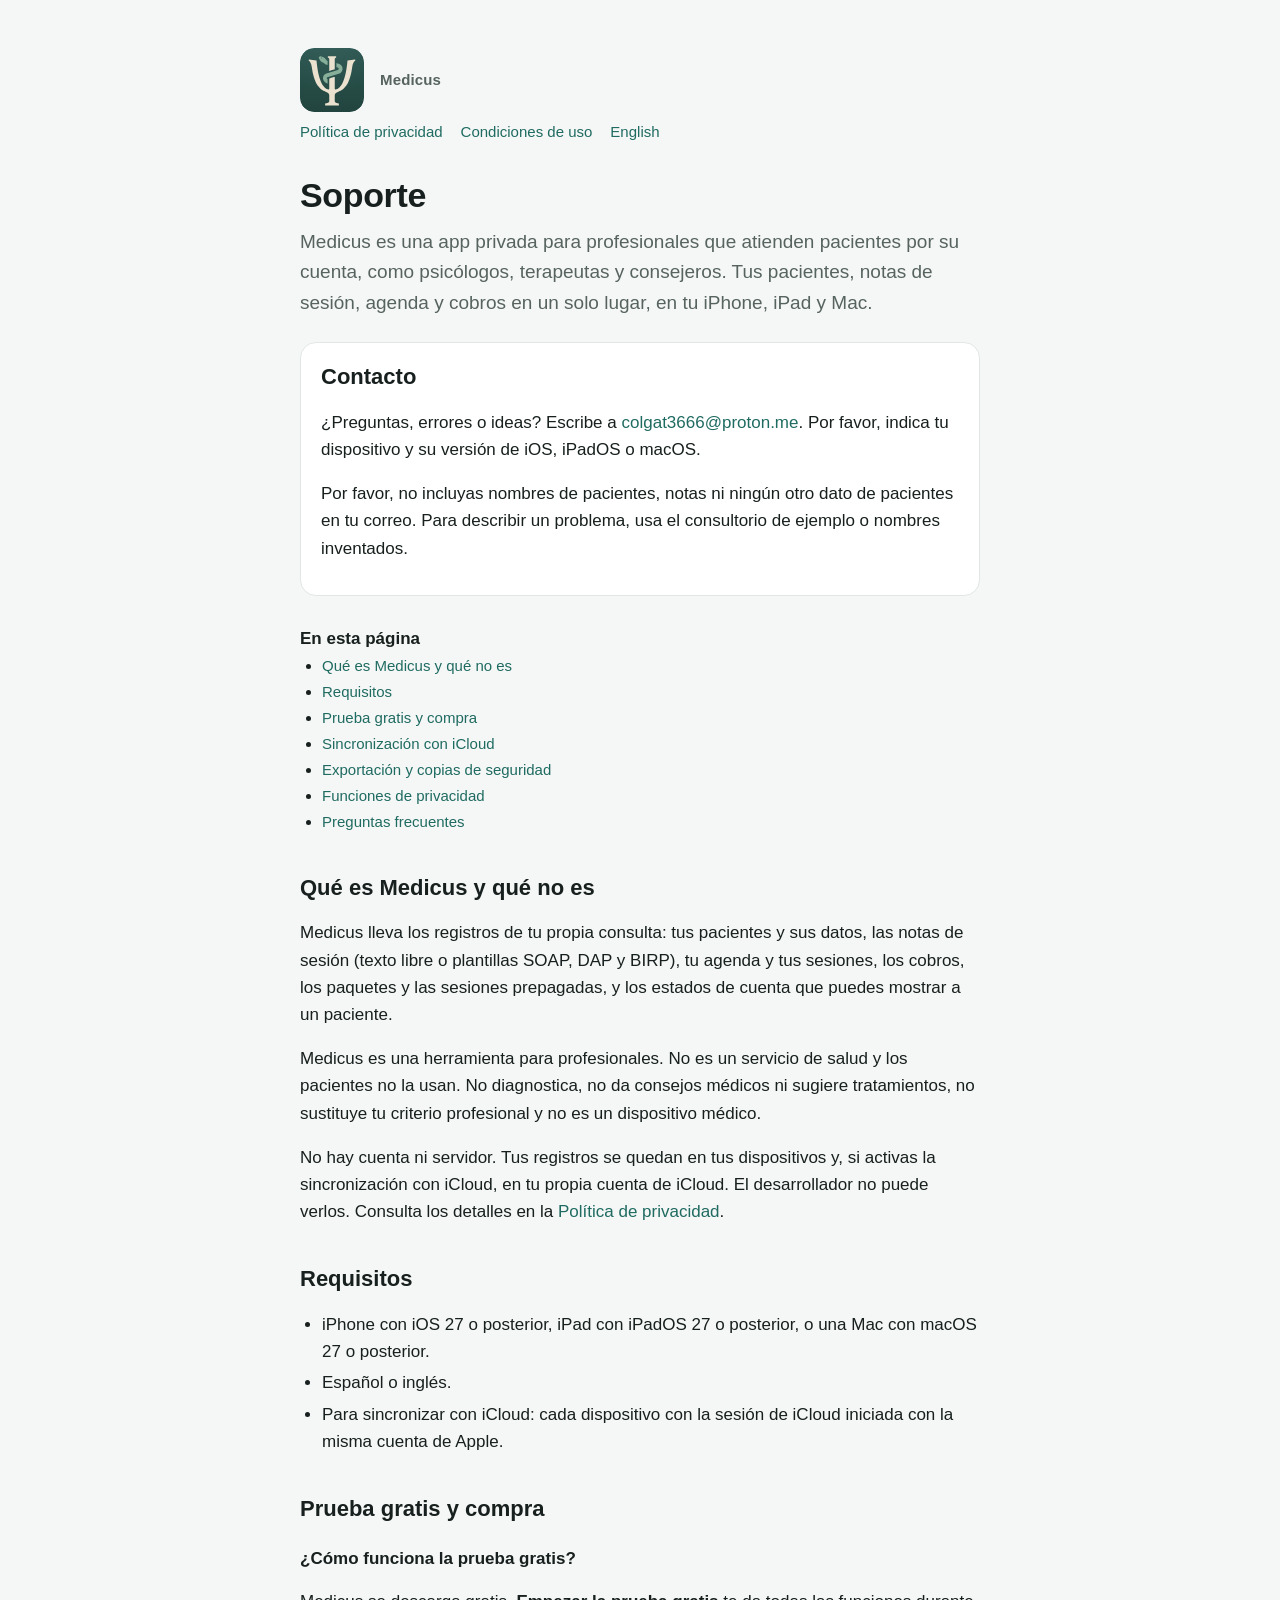
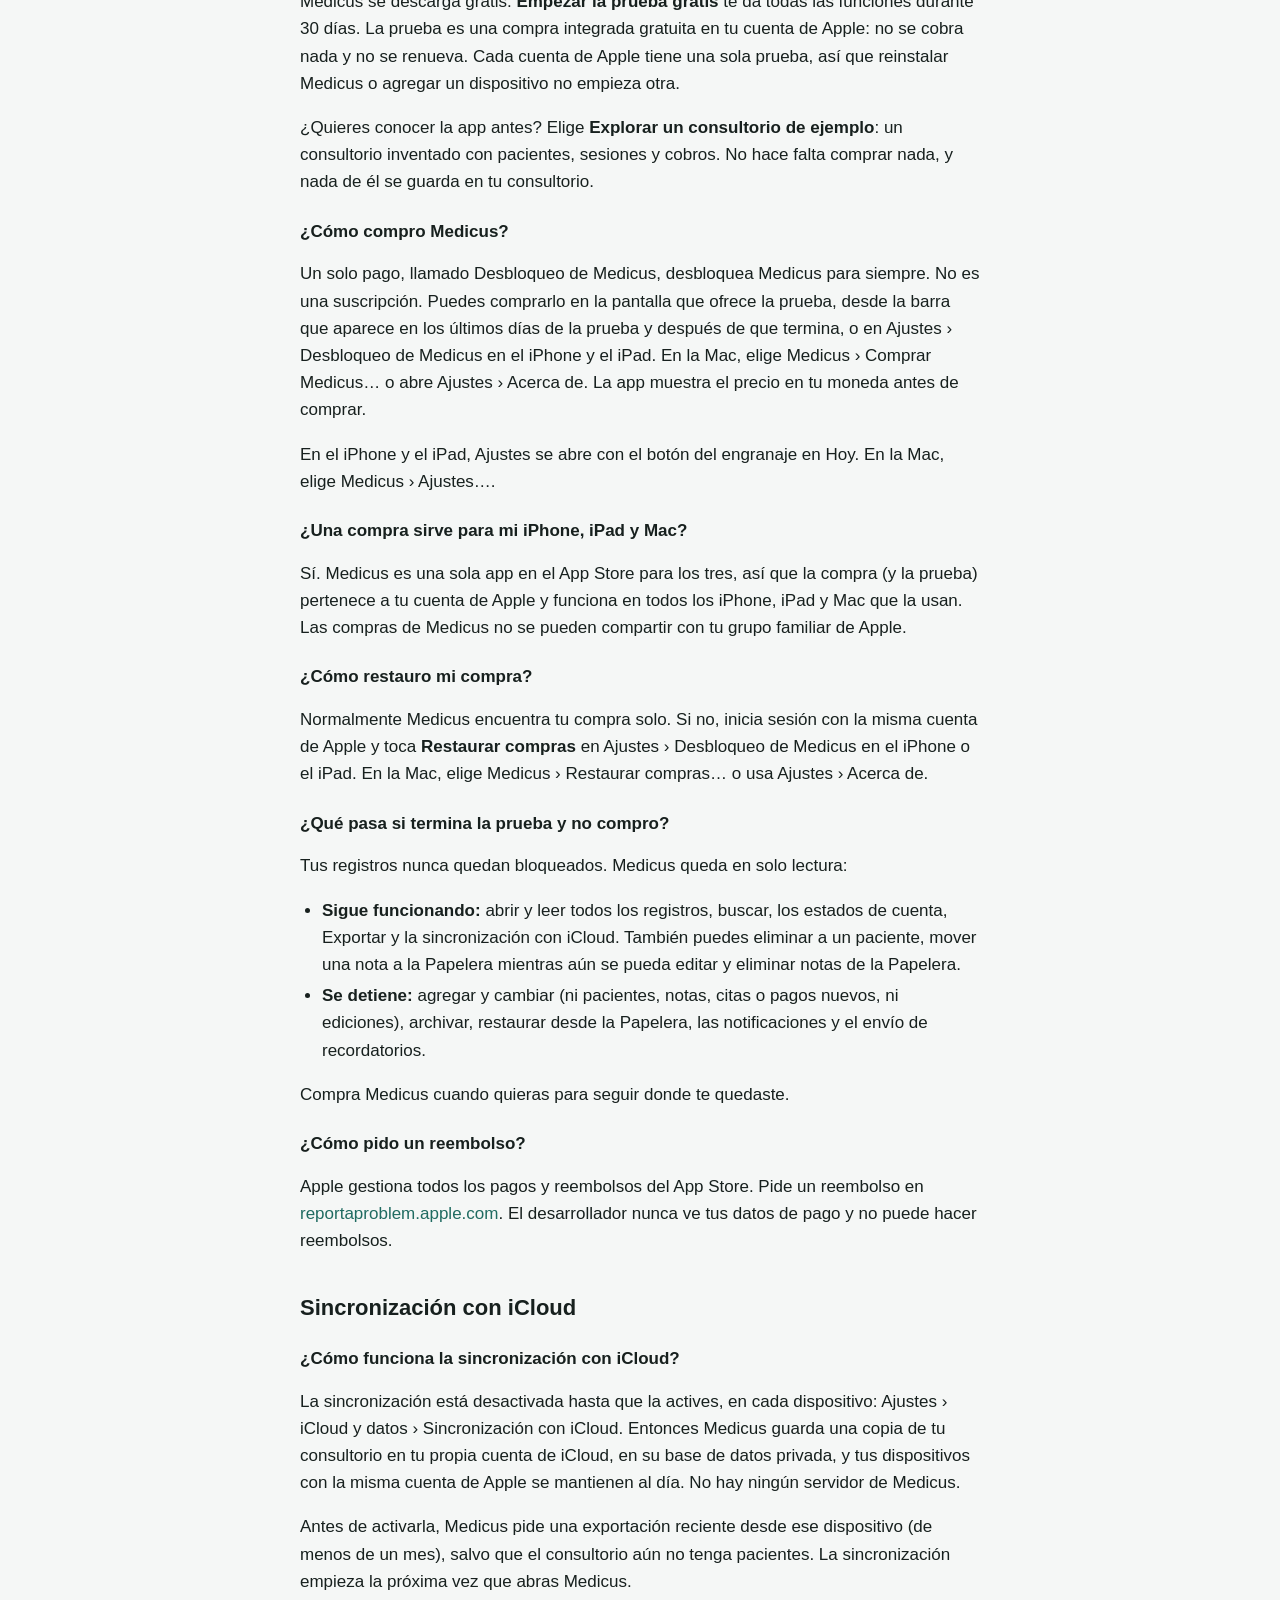
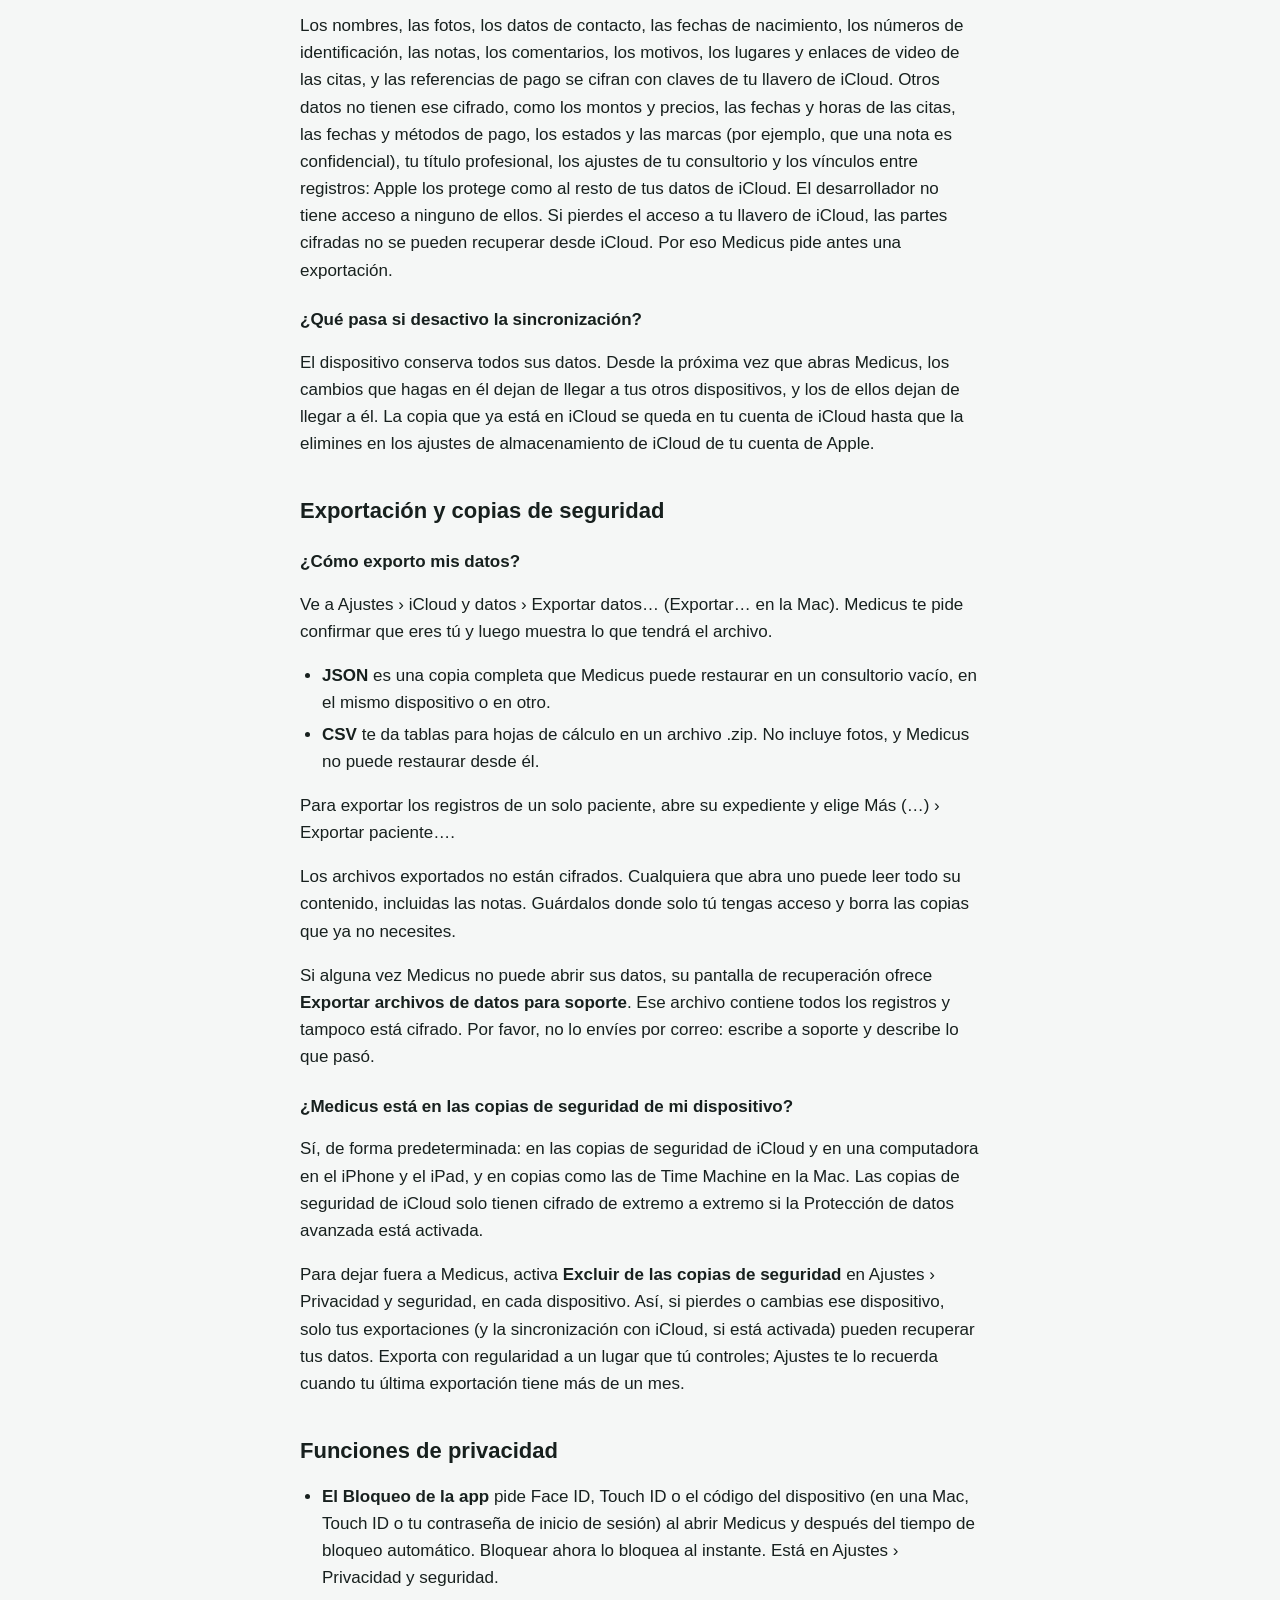
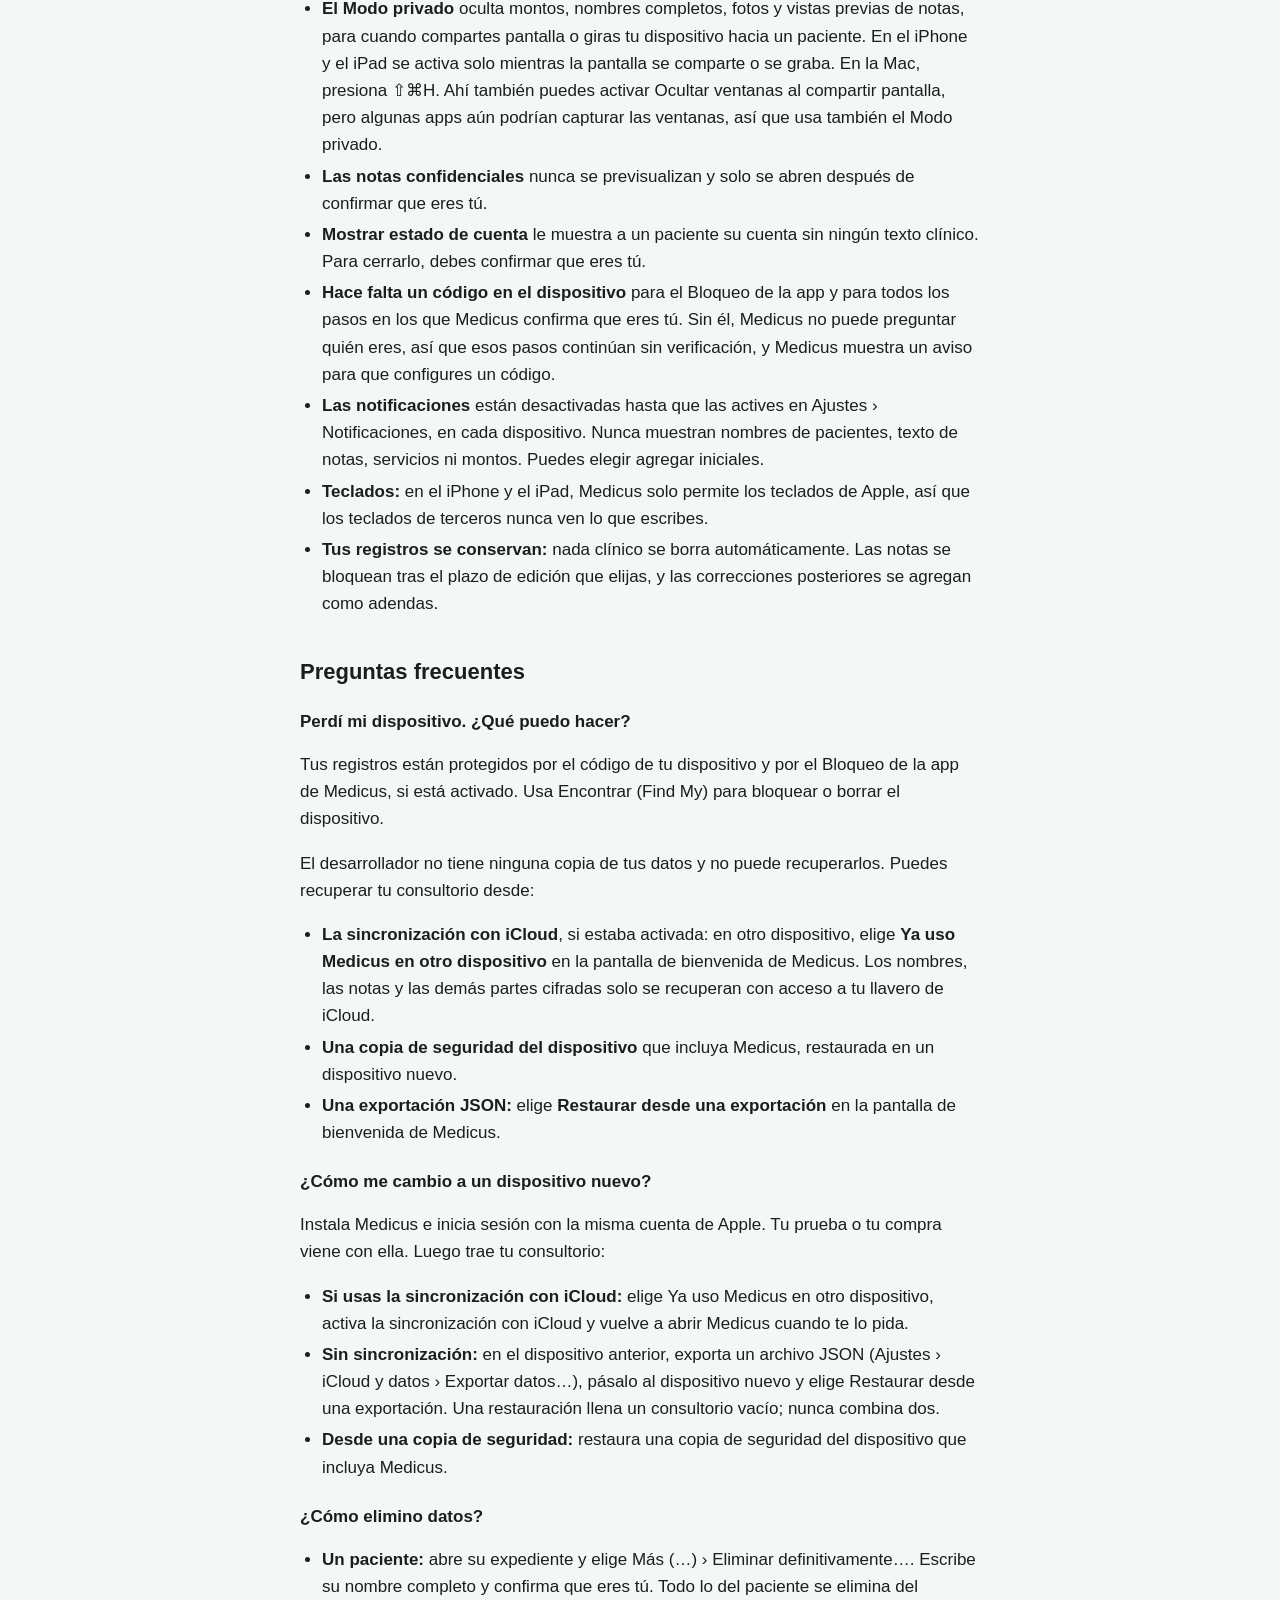
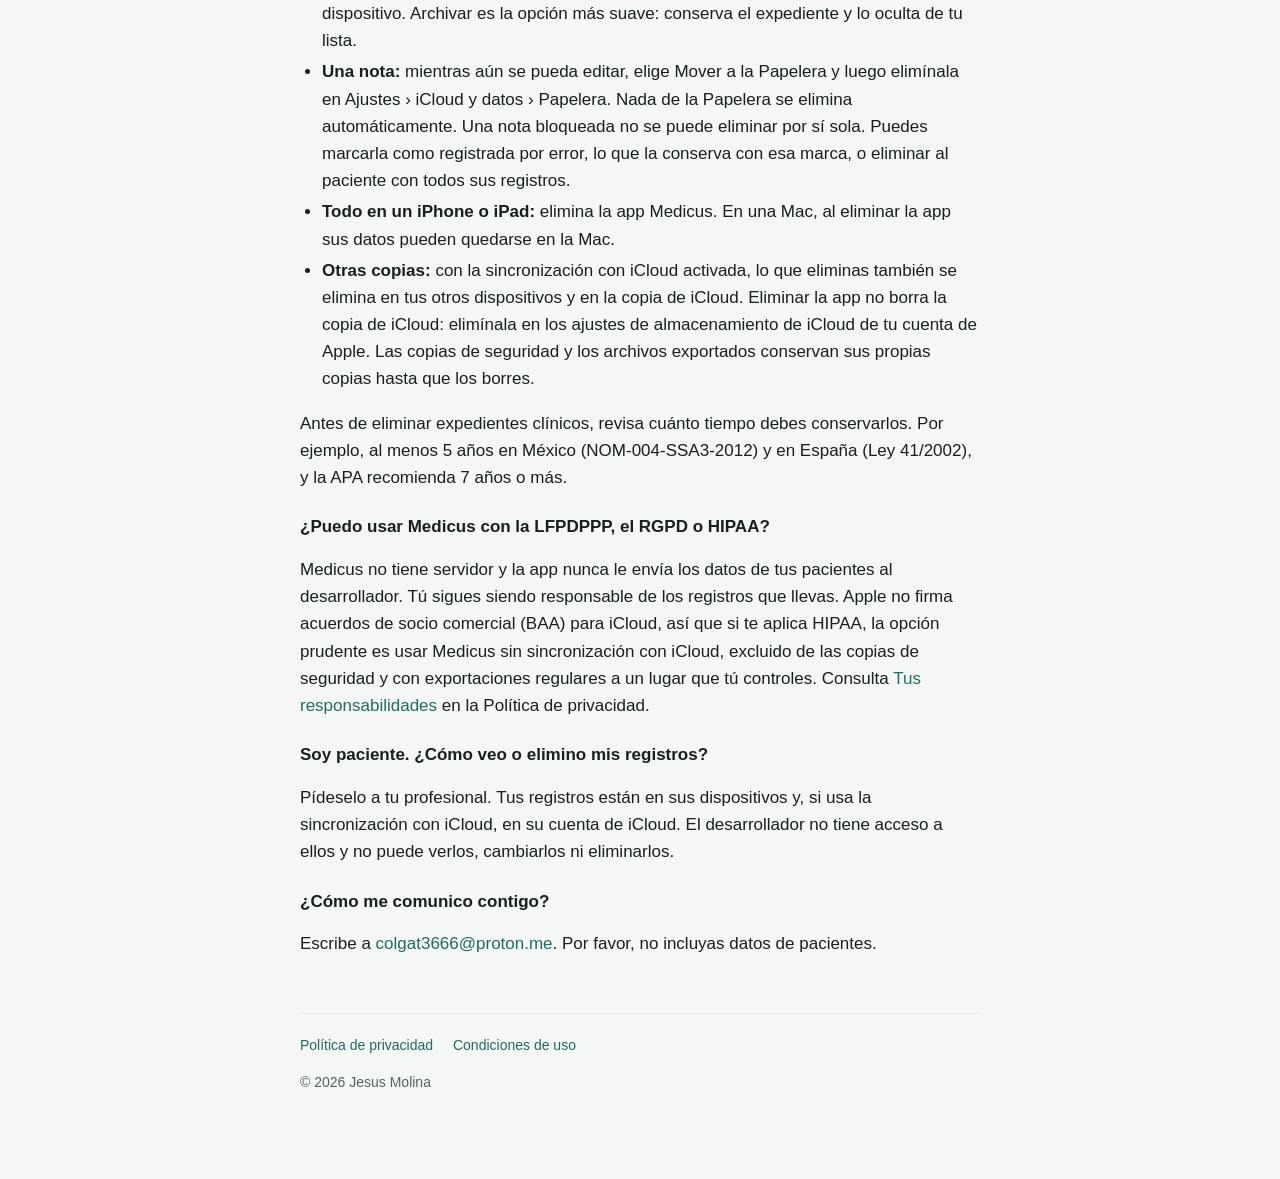
==== es/index.html @ da205b7b "Medicus support and privacy site (en/es) Co-Authored-By: Claude Opus 5.5 <noreply@anthropic.com>" ====
<!doctype html>
<html lang="es">
<head>
  <meta charset="utf-8">
  <meta name="viewport" content="width=device-width, initial-scale=1">
  <title>Soporte de Medicus</title>
  <meta name="description" content="Ayuda y contacto de Medicus, una app privada de gestión de consulta para profesionales independientes en iPhone, iPad y Mac.">
  <link rel="icon" href="../logo.svg" type="image/svg+xml">
  <link rel="alternate" hreflang="es" href="./">
  <link rel="alternate" hreflang="en" href="../">
  <link rel="stylesheet" href="../style.css">
</head>
<body>
<main>
  <header>
    <img src="../logo.svg" alt="">
    <span class="name">Medicus</span>
  </header>
  <nav aria-label="Sitio">
    <a href="privacy.html">Política de privacidad</a>
    <a href="https://www.apple.com/legal/internet-services/itunes/dev/stdeula/">Condiciones de uso</a>
    <a href="../" hreflang="en" lang="en">English</a>
  </nav>

  <h1>Soporte</h1>
  <p class="lede">Medicus es una app privada para profesionales que atienden pacientes por su cuenta, como psicólogos, terapeutas y consejeros. Tus pacientes, notas de sesión, agenda y cobros en un solo lugar, en tu iPhone, iPad y Mac.</p>

  <div class="card">
    <h2>Contacto</h2>
    <p>¿Preguntas, errores o ideas? Escribe a <a href="mailto:colgat3666@proton.me">colgat3666@proton.me</a>. Por favor, indica tu dispositivo y su versión de iOS, iPadOS o macOS.</p>
    <p>Por favor, no incluyas nombres de pacientes, notas ni ningún otro dato de pacientes en tu correo. Para describir un problema, usa el consultorio de ejemplo o nombres inventados.</p>
  </div>

  <nav class="toc" aria-label="En esta página">
    <h2>En esta página</h2>
    <ul>
      <li><a href="#acerca">Qué es Medicus y qué no es</a></li>
      <li><a href="#requisitos">Requisitos</a></li>
      <li><a href="#compra">Prueba gratis y compra</a></li>
      <li><a href="#sincronizacion">Sincronización con iCloud</a></li>
      <li><a href="#copias">Exportación y copias de seguridad</a></li>
      <li><a href="#privacidad">Funciones de privacidad</a></li>
      <li><a href="#preguntas">Preguntas frecuentes</a></li>
    </ul>
  </nav>

  <h2 id="acerca">Qué es Medicus y qué no es</h2>
  <p>Medicus lleva los registros de tu propia consulta: tus pacientes y sus datos, las notas de sesión (texto libre o plantillas SOAP, DAP y BIRP), tu agenda y tus sesiones, los cobros, los paquetes y las sesiones prepagadas, y los estados de cuenta que puedes mostrar a un paciente.</p>
  <p>Medicus es una herramienta para profesionales. No es un servicio de salud y los pacientes no la usan. No diagnostica, no da consejos médicos ni sugiere tratamientos, no sustituye tu criterio profesional y no es un dispositivo médico.</p>
  <p>No hay cuenta ni servidor. Tus registros se quedan en tus dispositivos y, si activas la sincronización con iCloud, en tu propia cuenta de iCloud. El desarrollador no puede verlos. Consulta los detalles en la <a href="privacy.html">Política de privacidad</a>.</p>

  <h2 id="requisitos">Requisitos</h2>
  <ul>
    <li>iPhone con iOS 27 o posterior, iPad con iPadOS 27 o posterior, o una Mac con macOS 27 o posterior.</li>
    <li>Español o inglés.</li>
    <li>Para sincronizar con iCloud: cada dispositivo con la sesión de iCloud iniciada con la misma cuenta de Apple.</li>
  </ul>

  <h2 id="compra">Prueba gratis y compra</h2>

  <h3>¿Cómo funciona la prueba gratis?</h3>
  <p>Medicus se descarga gratis. <strong>Empezar la prueba gratis</strong> te da todas las funciones durante 30 días. La prueba es una compra integrada gratuita en tu cuenta de Apple: no se cobra nada y no se renueva. Cada cuenta de Apple tiene una sola prueba, así que reinstalar Medicus o agregar un dispositivo no empieza otra.</p>
  <p>¿Quieres conocer la app antes? Elige <strong>Explorar un consultorio de ejemplo</strong>: un consultorio inventado con pacientes, sesiones y cobros. No hace falta comprar nada, y nada de él se guarda en tu consultorio.</p>

  <h3>¿Cómo compro Medicus?</h3>
  <p>Un solo pago, llamado Desbloqueo de Medicus, desbloquea Medicus para siempre. No es una suscripción. Puedes comprarlo en la pantalla que ofrece la prueba, desde la barra que aparece en los últimos días de la prueba y después de que termina, o en Ajustes › Desbloqueo de Medicus en el iPhone y el iPad. En la Mac, elige Medicus › Comprar Medicus… o abre Ajustes › Acerca de. La app muestra el precio en tu moneda antes de comprar.</p>
  <p>En el iPhone y el iPad, Ajustes se abre con el botón del engranaje en Hoy. En la Mac, elige Medicus › Ajustes….</p>

  <h3>¿Una compra sirve para mi iPhone, iPad y Mac?</h3>
  <p>Sí. Medicus es una sola app en el App Store para los tres, así que la compra (y la prueba) pertenece a tu cuenta de Apple y funciona en todos los iPhone, iPad y Mac que la usan. Las compras de Medicus no se pueden compartir con tu grupo familiar de Apple.</p>

  <h3>¿Cómo restauro mi compra?</h3>
  <p>Normalmente Medicus encuentra tu compra solo. Si no, inicia sesión con la misma cuenta de Apple y toca <strong>Restaurar compras</strong> en Ajustes › Desbloqueo de Medicus en el iPhone o el iPad. En la Mac, elige Medicus › Restaurar compras… o usa Ajustes › Acerca de.</p>

  <h3>¿Qué pasa si termina la prueba y no compro?</h3>
  <p>Tus registros nunca quedan bloqueados. Medicus queda en solo lectura:</p>
  <ul>
    <li><strong>Sigue funcionando:</strong> abrir y leer todos los registros, buscar, los estados de cuenta, Exportar y la sincronización con iCloud. También puedes eliminar a un paciente, mover una nota a la Papelera mientras aún se pueda editar y eliminar notas de la Papelera.</li>
    <li><strong>Se detiene:</strong> agregar y cambiar (ni pacientes, notas, citas o pagos nuevos, ni ediciones), archivar, restaurar desde la Papelera, las notificaciones y el envío de recordatorios.</li>
  </ul>
  <p>Compra Medicus cuando quieras para seguir donde te quedaste.</p>

  <h3>¿Cómo pido un reembolso?</h3>
  <p>Apple gestiona todos los pagos y reembolsos del App Store. Pide un reembolso en <a href="https://reportaproblem.apple.com/">reportaproblem.apple.com</a>. El desarrollador nunca ve tus datos de pago y no puede hacer reembolsos.</p>

  <h2 id="sincronizacion">Sincronización con iCloud</h2>

  <h3>¿Cómo funciona la sincronización con iCloud?</h3>
  <p>La sincronización está desactivada hasta que la actives, en cada dispositivo: Ajustes › iCloud y datos › Sincronización con iCloud. Entonces Medicus guarda una copia de tu consultorio en tu propia cuenta de iCloud, en su base de datos privada, y tus dispositivos con la misma cuenta de Apple se mantienen al día. No hay ningún servidor de Medicus.</p>
  <p>Antes de activarla, Medicus pide una exportación reciente desde ese dispositivo (de menos de un mes), salvo que el consultorio aún no tenga pacientes. La sincronización empieza la próxima vez que abras Medicus.</p>
  <p>Los nombres, las fotos, los datos de contacto, las fechas de nacimiento, los números de identificación, las notas, los comentarios, los motivos, los lugares y enlaces de video de las citas, y las referencias de pago se cifran con claves de tu llavero de iCloud. Otros datos no tienen ese cifrado, como los montos y precios, las fechas y horas de las citas, las fechas y métodos de pago, los estados y las marcas (por ejemplo, que una nota es confidencial), tu título profesional, los ajustes de tu consultorio y los vínculos entre registros: Apple los protege como al resto de tus datos de iCloud. El desarrollador no tiene acceso a ninguno de ellos. Si pierdes el acceso a tu llavero de iCloud, las partes cifradas no se pueden recuperar desde iCloud. Por eso Medicus pide antes una exportación.</p>

  <h3>¿Qué pasa si desactivo la sincronización?</h3>
  <p>El dispositivo conserva todos sus datos. Desde la próxima vez que abras Medicus, los cambios que hagas en él dejan de llegar a tus otros dispositivos, y los de ellos dejan de llegar a él. La copia que ya está en iCloud se queda en tu cuenta de iCloud hasta que la elimines en los ajustes de almacenamiento de iCloud de tu cuenta de Apple.</p>

  <h2 id="copias">Exportación y copias de seguridad</h2>

  <h3>¿Cómo exporto mis datos?</h3>
  <p>Ve a Ajustes › iCloud y datos › Exportar datos… (Exportar… en la Mac). Medicus te pide confirmar que eres tú y luego muestra lo que tendrá el archivo.</p>
  <ul>
    <li><strong>JSON</strong> es una copia completa que Medicus puede restaurar en un consultorio vacío, en el mismo dispositivo o en otro.</li>
    <li><strong>CSV</strong> te da tablas para hojas de cálculo en un archivo .zip. No incluye fotos, y Medicus no puede restaurar desde él.</li>
  </ul>
  <p>Para exportar los registros de un solo paciente, abre su expediente y elige Más (…) › Exportar paciente….</p>
  <p>Los archivos exportados no están cifrados. Cualquiera que abra uno puede leer todo su contenido, incluidas las notas. Guárdalos donde solo tú tengas acceso y borra las copias que ya no necesites.</p>
  <p>Si alguna vez Medicus no puede abrir sus datos, su pantalla de recuperación ofrece <strong>Exportar archivos de datos para soporte</strong>. Ese archivo contiene todos los registros y tampoco está cifrado. Por favor, no lo envíes por correo: escribe a soporte y describe lo que pasó.</p>

  <h3>¿Medicus está en las copias de seguridad de mi dispositivo?</h3>
  <p>Sí, de forma predeterminada: en las copias de seguridad de iCloud y en una computadora en el iPhone y el iPad, y en copias como las de Time Machine en la Mac. Las copias de seguridad de iCloud solo tienen cifrado de extremo a extremo si la Protección de datos avanzada está activada.</p>
  <p>Para dejar fuera a Medicus, activa <strong>Excluir de las copias de seguridad</strong> en Ajustes › Privacidad y seguridad, en cada dispositivo. Así, si pierdes o cambias ese dispositivo, solo tus exportaciones (y la sincronización con iCloud, si está activada) pueden recuperar tus datos. Exporta con regularidad a un lugar que tú controles; Ajustes te lo recuerda cuando tu última exportación tiene más de un mes.</p>

  <h2 id="privacidad">Funciones de privacidad</h2>
  <ul>
    <li><strong>El Bloqueo de la app</strong> pide Face ID, Touch ID o el código del dispositivo (en una Mac, Touch ID o tu contraseña de inicio de sesión) al abrir Medicus y después del tiempo de bloqueo automático. Bloquear ahora lo bloquea al instante. Está en Ajustes › Privacidad y seguridad.</li>
    <li><strong>El Modo privado</strong> oculta montos, nombres completos, fotos y vistas previas de notas, para cuando compartes pantalla o giras tu dispositivo hacia un paciente. En el iPhone y el iPad se activa solo mientras la pantalla se comparte o se graba. En la Mac, presiona ⇧⌘H. Ahí también puedes activar Ocultar ventanas al compartir pantalla, pero algunas apps aún podrían capturar las ventanas, así que usa también el Modo privado.</li>
    <li><strong>Las notas confidenciales</strong> nunca se previsualizan y solo se abren después de confirmar que eres tú.</li>
    <li><strong>Mostrar estado de cuenta</strong> le muestra a un paciente su cuenta sin ningún texto clínico. Para cerrarlo, debes confirmar que eres tú.</li>
    <li><strong>Hace falta un código en el dispositivo</strong> para el Bloqueo de la app y para todos los pasos en los que Medicus confirma que eres tú. Sin él, Medicus no puede preguntar quién eres, así que esos pasos continúan sin verificación, y Medicus muestra un aviso para que configures un código.</li>
    <li><strong>Las notificaciones</strong> están desactivadas hasta que las actives en Ajustes › Notificaciones, en cada dispositivo. Nunca muestran nombres de pacientes, texto de notas, servicios ni montos. Puedes elegir agregar iniciales.</li>
    <li><strong>Teclados:</strong> en el iPhone y el iPad, Medicus solo permite los teclados de Apple, así que los teclados de terceros nunca ven lo que escribes.</li>
    <li><strong>Tus registros se conservan:</strong> nada clínico se borra automáticamente. Las notas se bloquean tras el plazo de edición que elijas, y las correcciones posteriores se agregan como adendas.</li>
  </ul>

  <h2 id="preguntas">Preguntas frecuentes</h2>

  <h3>Perdí mi dispositivo. ¿Qué puedo hacer?</h3>
  <p>Tus registros están protegidos por el código de tu dispositivo y por el Bloqueo de la app de Medicus, si está activado. Usa Encontrar (Find My) para bloquear o borrar el dispositivo.</p>
  <p>El desarrollador no tiene ninguna copia de tus datos y no puede recuperarlos. Puedes recuperar tu consultorio desde:</p>
  <ul>
    <li><strong>La sincronización con iCloud</strong>, si estaba activada: en otro dispositivo, elige <strong>Ya uso Medicus en otro dispositivo</strong> en la pantalla de bienvenida de Medicus. Los nombres, las notas y las demás partes cifradas solo se recuperan con acceso a tu llavero de iCloud.</li>
    <li><strong>Una copia de seguridad del dispositivo</strong> que incluya Medicus, restaurada en un dispositivo nuevo.</li>
    <li><strong>Una exportación JSON:</strong> elige <strong>Restaurar desde una exportación</strong> en la pantalla de bienvenida de Medicus.</li>
  </ul>

  <h3>¿Cómo me cambio a un dispositivo nuevo?</h3>
  <p>Instala Medicus e inicia sesión con la misma cuenta de Apple. Tu prueba o tu compra viene con ella. Luego trae tu consultorio:</p>
  <ul>
    <li><strong>Si usas la sincronización con iCloud:</strong> elige Ya uso Medicus en otro dispositivo, activa la sincronización con iCloud y vuelve a abrir Medicus cuando te lo pida.</li>
    <li><strong>Sin sincronización:</strong> en el dispositivo anterior, exporta un archivo JSON (Ajustes › iCloud y datos › Exportar datos…), pásalo al dispositivo nuevo y elige Restaurar desde una exportación. Una restauración llena un consultorio vacío; nunca combina dos.</li>
    <li><strong>Desde una copia de seguridad:</strong> restaura una copia de seguridad del dispositivo que incluya Medicus.</li>
  </ul>

  <h3>¿Cómo elimino datos?</h3>
  <ul>
    <li><strong>Un paciente:</strong> abre su expediente y elige Más (…) › Eliminar definitivamente…. Escribe su nombre completo y confirma que eres tú. Todo lo del paciente se elimina del dispositivo. Archivar es la opción más suave: conserva el expediente y lo oculta de tu lista.</li>
    <li><strong>Una nota:</strong> mientras aún se pueda editar, elige Mover a la Papelera y luego elimínala en Ajustes › iCloud y datos › Papelera. Nada de la Papelera se elimina automáticamente. Una nota bloqueada no se puede eliminar por sí sola. Puedes marcarla como registrada por error, lo que la conserva con esa marca, o eliminar al paciente con todos sus registros.</li>
    <li><strong>Todo en un iPhone o iPad:</strong> elimina la app Medicus. En una Mac, al eliminar la app sus datos pueden quedarse en la Mac.</li>
    <li><strong>Otras copias:</strong> con la sincronización con iCloud activada, lo que eliminas también se elimina en tus otros dispositivos y en la copia de iCloud. Eliminar la app no borra la copia de iCloud: elimínala en los ajustes de almacenamiento de iCloud de tu cuenta de Apple. Las copias de seguridad y los archivos exportados conservan sus propias copias hasta que los borres.</li>
  </ul>
  <p>Antes de eliminar expedientes clínicos, revisa cuánto tiempo debes conservarlos. Por ejemplo, al menos 5 años en México (NOM-004-SSA3-2012) y en España (Ley 41/2002), y la APA recomienda 7 años o más.</p>

  <h3>¿Puedo usar Medicus con la LFPDPPP, el RGPD o HIPAA?</h3>
  <p>Medicus no tiene servidor y la app nunca le envía los datos de tus pacientes al desarrollador. Tú sigues siendo responsable de los registros que llevas. Apple no firma acuerdos de socio comercial (BAA) para iCloud, así que si te aplica HIPAA, la opción prudente es usar Medicus sin sincronización con iCloud, excluido de las copias de seguridad y con exportaciones regulares a un lugar que tú controles. Consulta <a href="privacy.html#responsabilidades">Tus responsabilidades</a> en la Política de privacidad.</p>

  <h3>Soy paciente. ¿Cómo veo o elimino mis registros?</h3>
  <p>Pídeselo a tu profesional. Tus registros están en sus dispositivos y, si usa la sincronización con iCloud, en su cuenta de iCloud. El desarrollador no tiene acceso a ellos y no puede verlos, cambiarlos ni eliminarlos.</p>

  <h3>¿Cómo me comunico contigo?</h3>
  <p>Escribe a <a href="mailto:colgat3666@proton.me">colgat3666@proton.me</a>. Por favor, no incluyas datos de pacientes.</p>

  <footer>
    <a href="privacy.html">Política de privacidad</a>
    <a href="https://www.apple.com/legal/internet-services/itunes/dev/stdeula/">Condiciones de uso</a>
    <p>© 2026 Jesus Molina</p>
  </footer>
</main>
</body>
</html>
---- style.css ----
:root {
  --bg: #f5f7f6;
  --surface: #ffffff;
  --text: #17201e;
  --muted: #56635f;
  --line: #e0e7e4;
  --accent: #1f6b61;
  color-scheme: light dark;
}
@media (prefers-color-scheme: dark) {
  :root {
    --bg: #0f1514;
    --surface: #18201e;
    --text: #edf2f0;
    --muted: #9daea9;
    --line: #26302d;
    --accent: #8cc7b1;
  }
}
* { box-sizing: border-box; }
html { -webkit-text-size-adjust: 100%; }
body {
  margin: 0;
  background: var(--bg);
  color: var(--text);
  font: 17px/1.6 -apple-system, BlinkMacSystemFont, "SF Pro Text", "Helvetica Neue", Arial, sans-serif;
}
main { max-width: 720px; margin: 0 auto; padding: 48px 20px 72px; }
header { display: flex; align-items: center; gap: 16px; margin-bottom: 8px; }
header img { width: 64px; height: 64px; border-radius: 14px; }
header .name { font-size: 15px; font-weight: 600; color: var(--muted); letter-spacing: .01em; }
nav { display: flex; flex-wrap: wrap; gap: 6px 18px; font-size: 15px; margin: 4px 0 32px; }
h1 { font-size: 34px; line-height: 1.15; margin: 0; letter-spacing: -.01em; }
h2 { font-size: 22px; line-height: 1.3; margin: 40px 0 8px; }
h3 { font-size: 17px; line-height: 1.4; margin: 24px 0 4px; }
p, li { color: var(--text); }
li + li { margin-top: 4px; }
.lede { font-size: 19px; color: var(--muted); margin: 12px 0 0; }
.updated { font-size: 14px; color: var(--muted); margin: 8px 0 0; }
.small { font-size: 15px; color: var(--muted); }
a { color: var(--accent); text-decoration: none; }
a:hover { text-decoration: underline; }
a:focus-visible { outline: 2px solid var(--accent); outline-offset: 2px; border-radius: 3px; }
.card {
  background: var(--surface);
  border: 1px solid var(--line);
  border-radius: 16px;
  padding: 4px 20px 16px;
  margin-top: 24px;
}
.card > h2:first-child { margin-top: 16px; }
nav.toc { display: block; margin: 0; }
.toc h2 { font-size: 17px; margin: 32px 0 4px; }
.toc ul { margin: 0; font-size: 15px; }
.toc li + li { margin-top: 2px; }
ul { padding-left: 22px; }
footer { margin-top: 56px; padding-top: 20px; border-top: 1px solid var(--line); font-size: 14px; color: var(--muted); }
footer a { margin-right: 16px; }
footer p { color: var(--muted); }
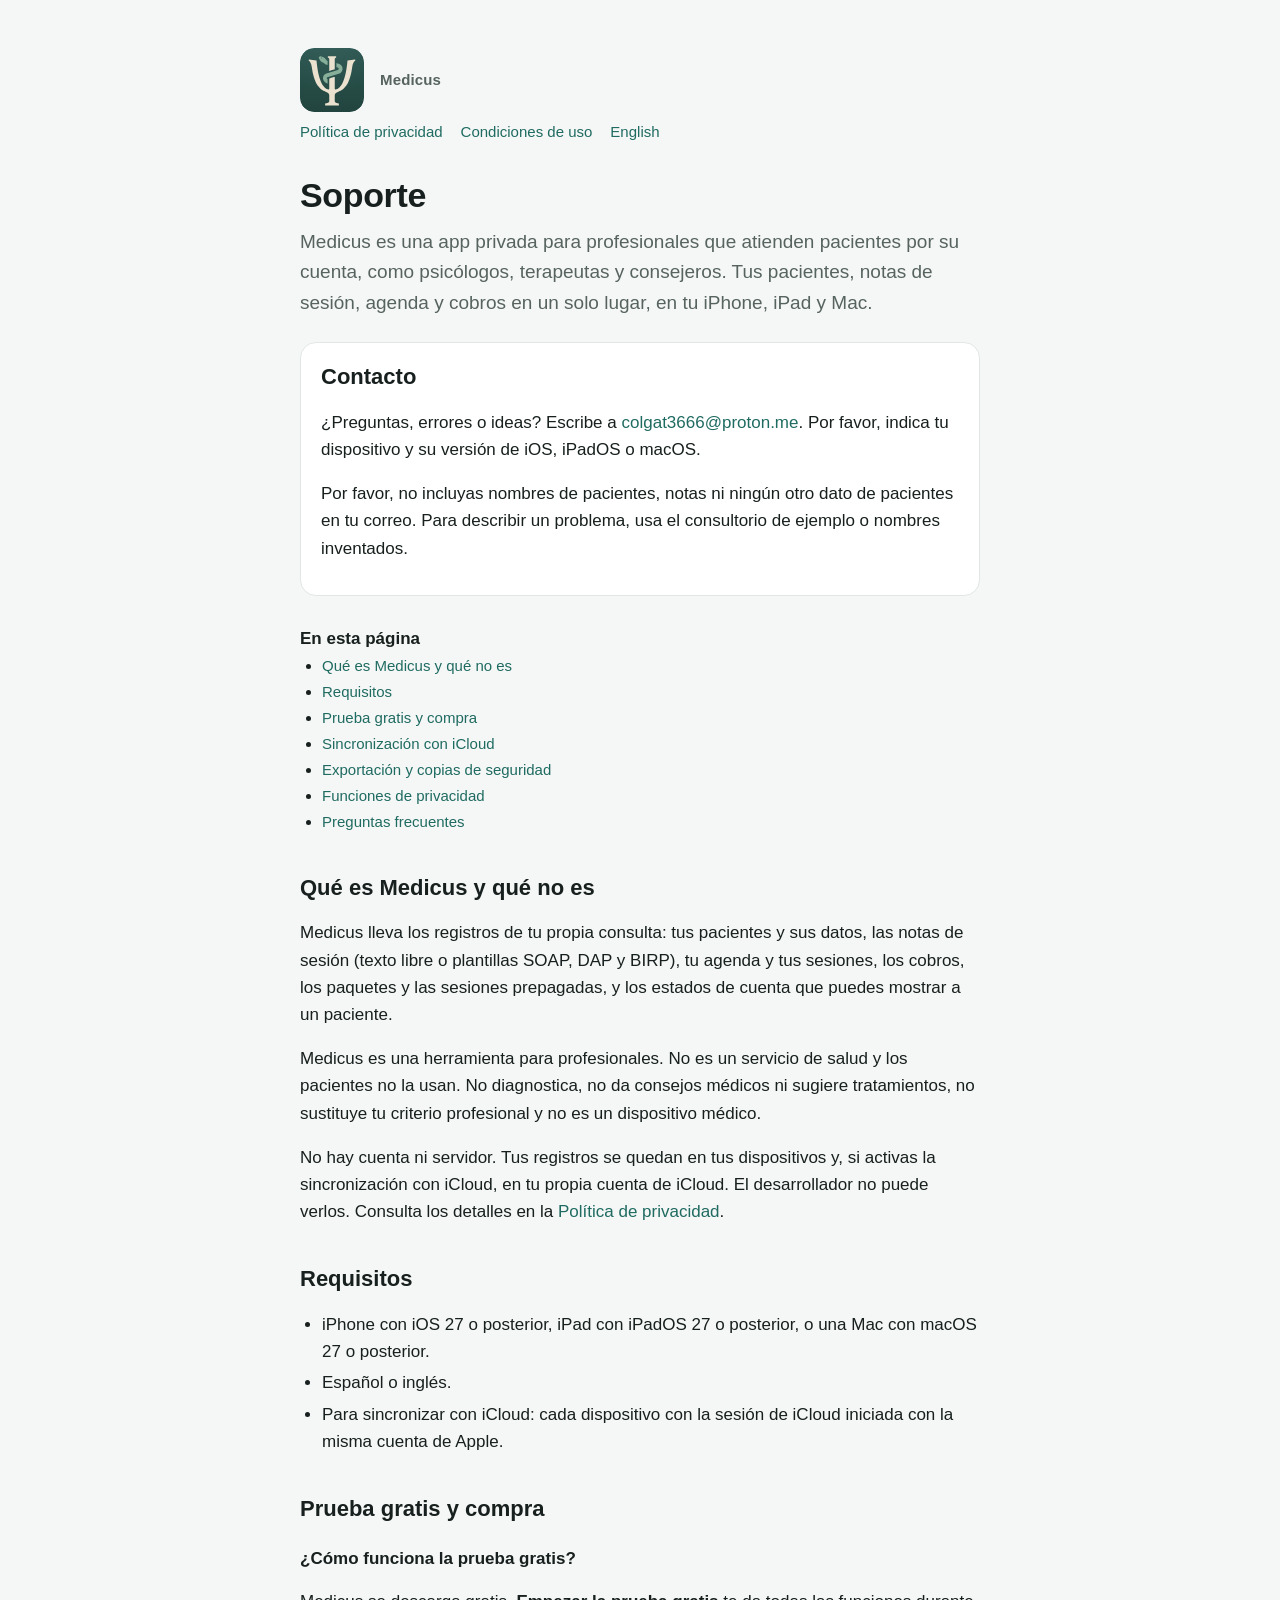
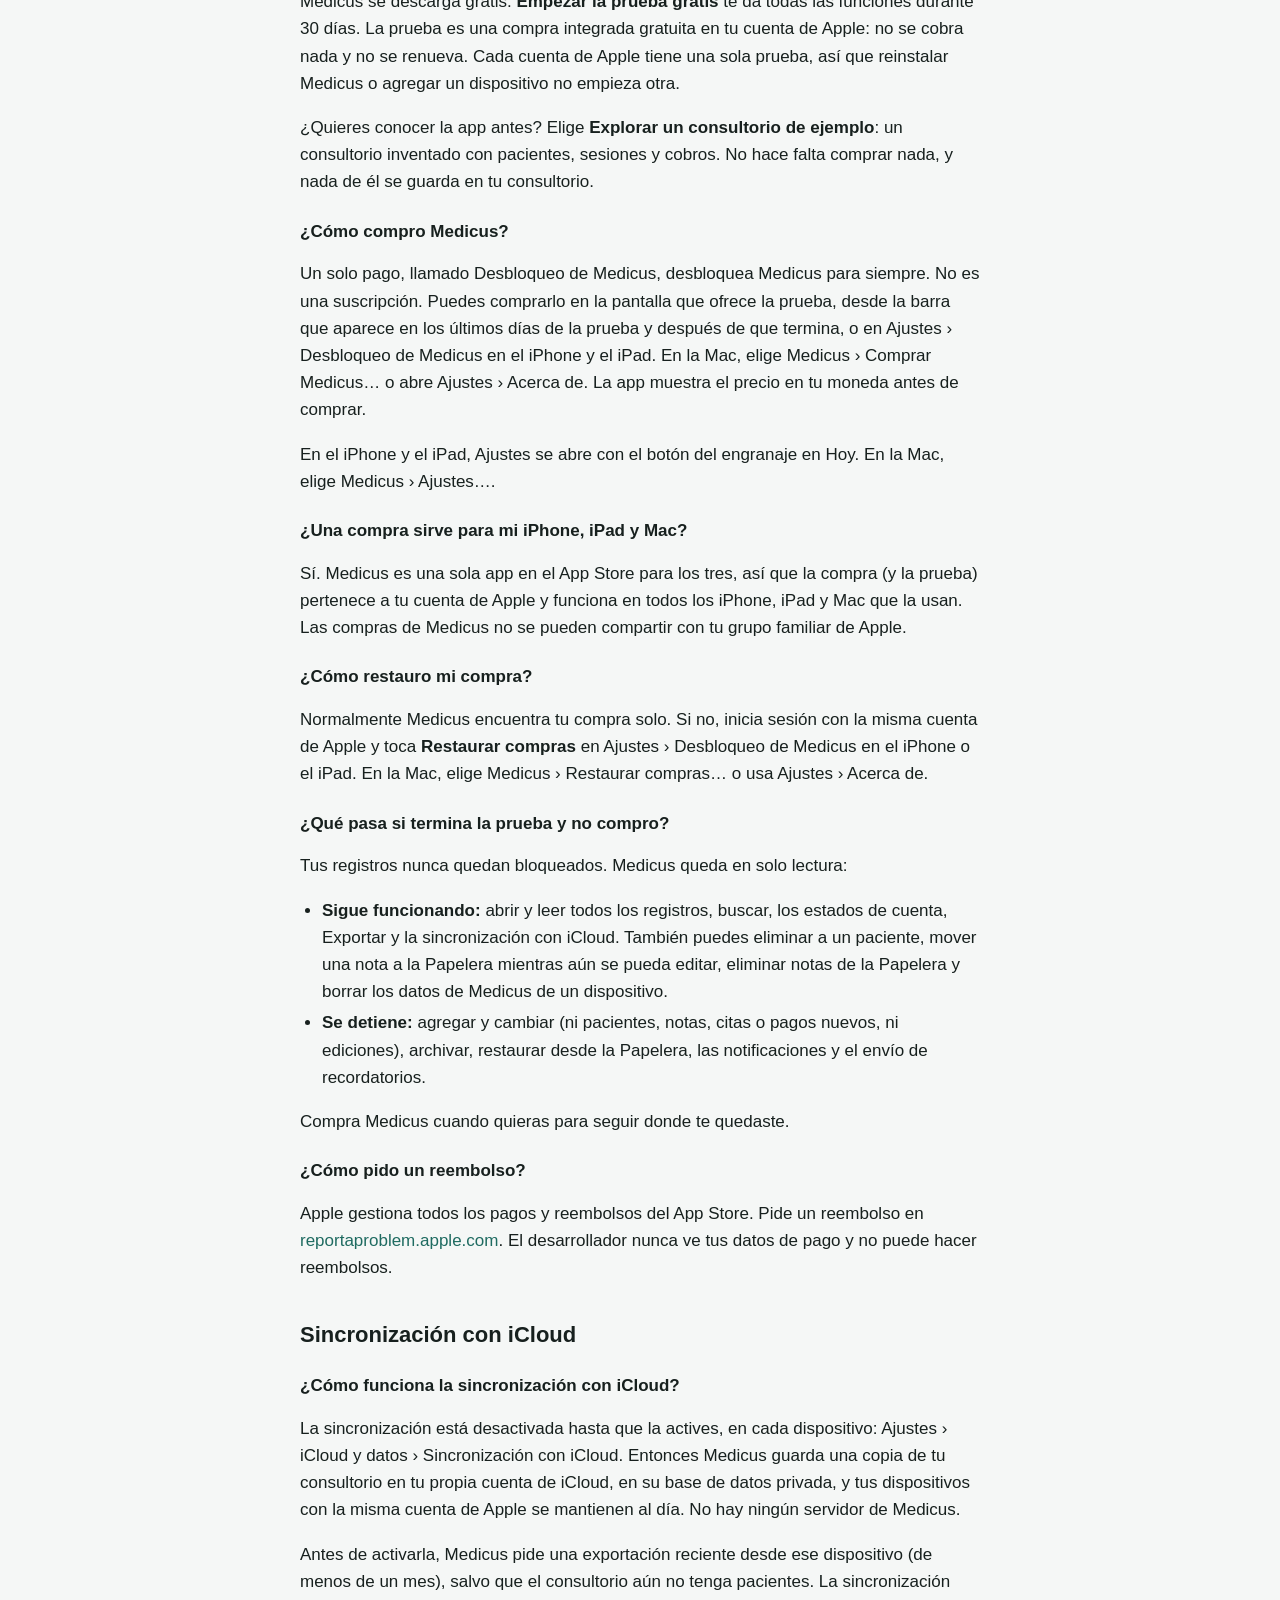
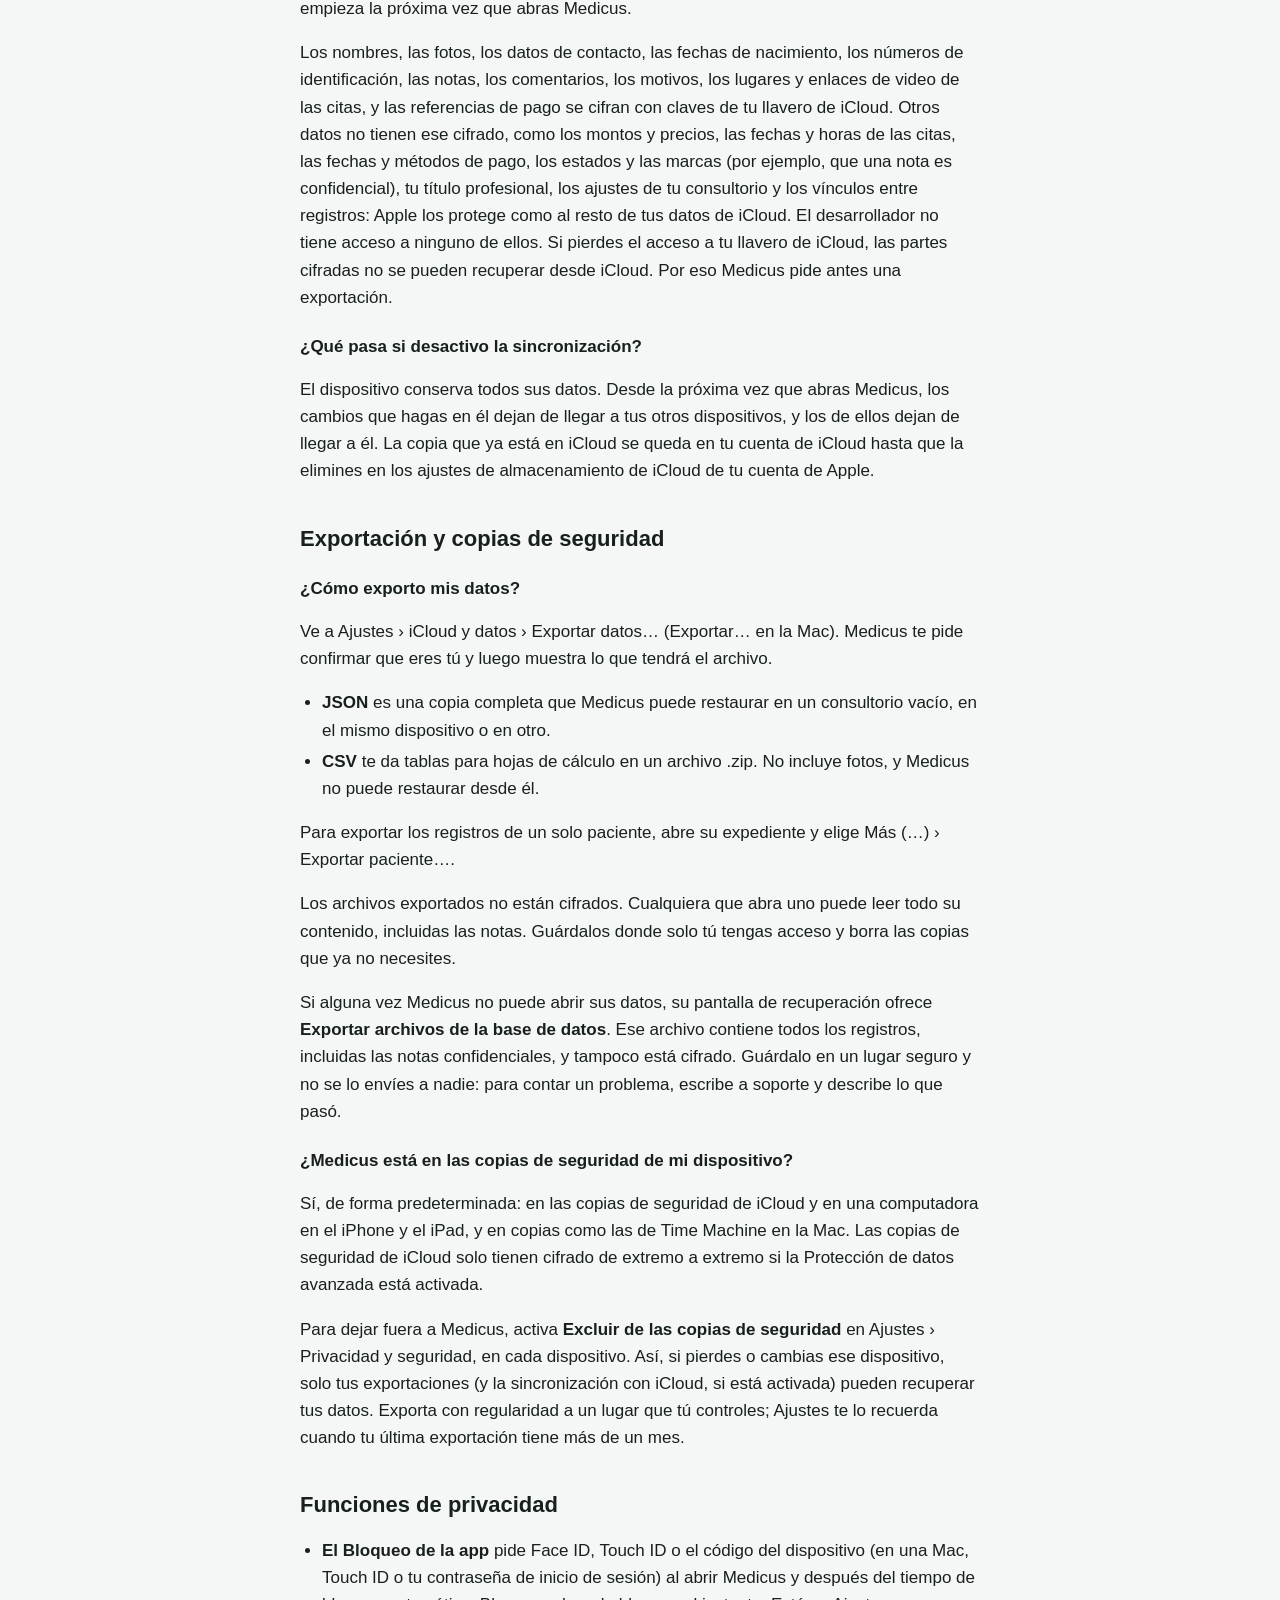
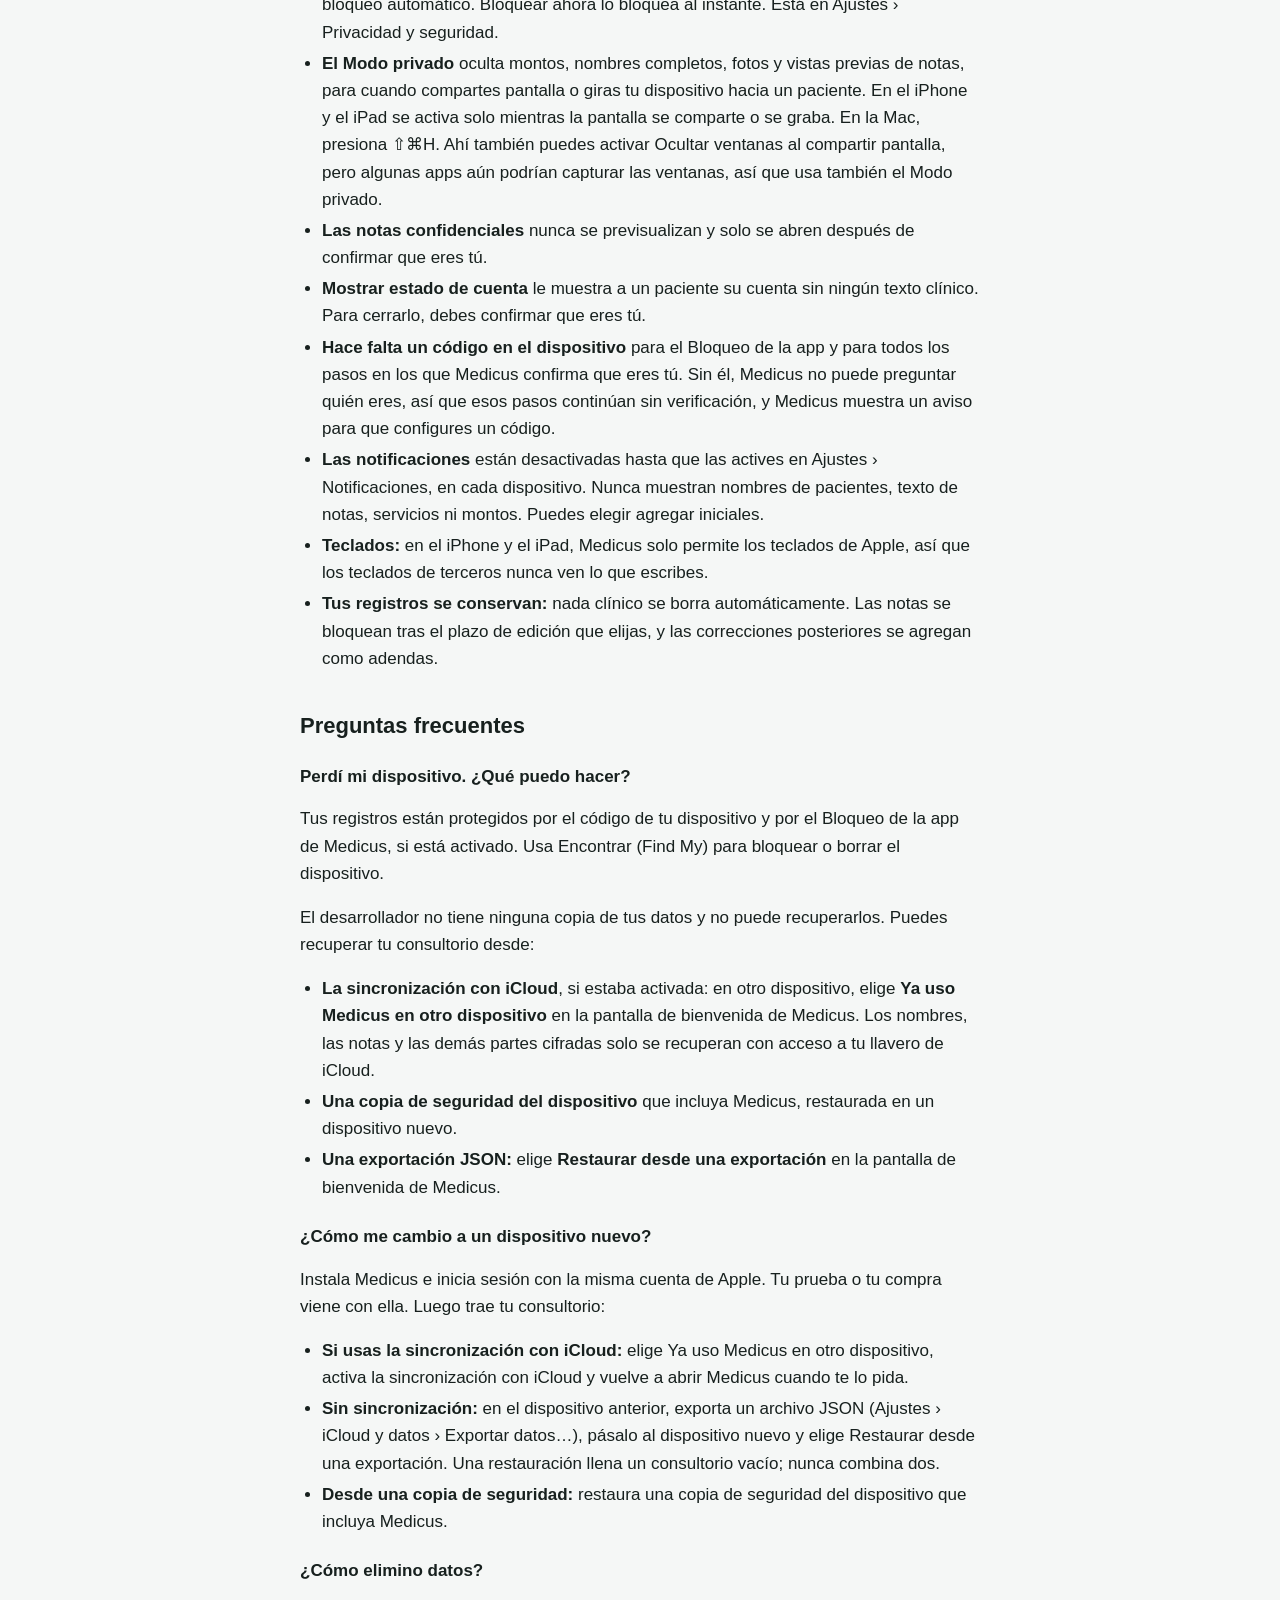
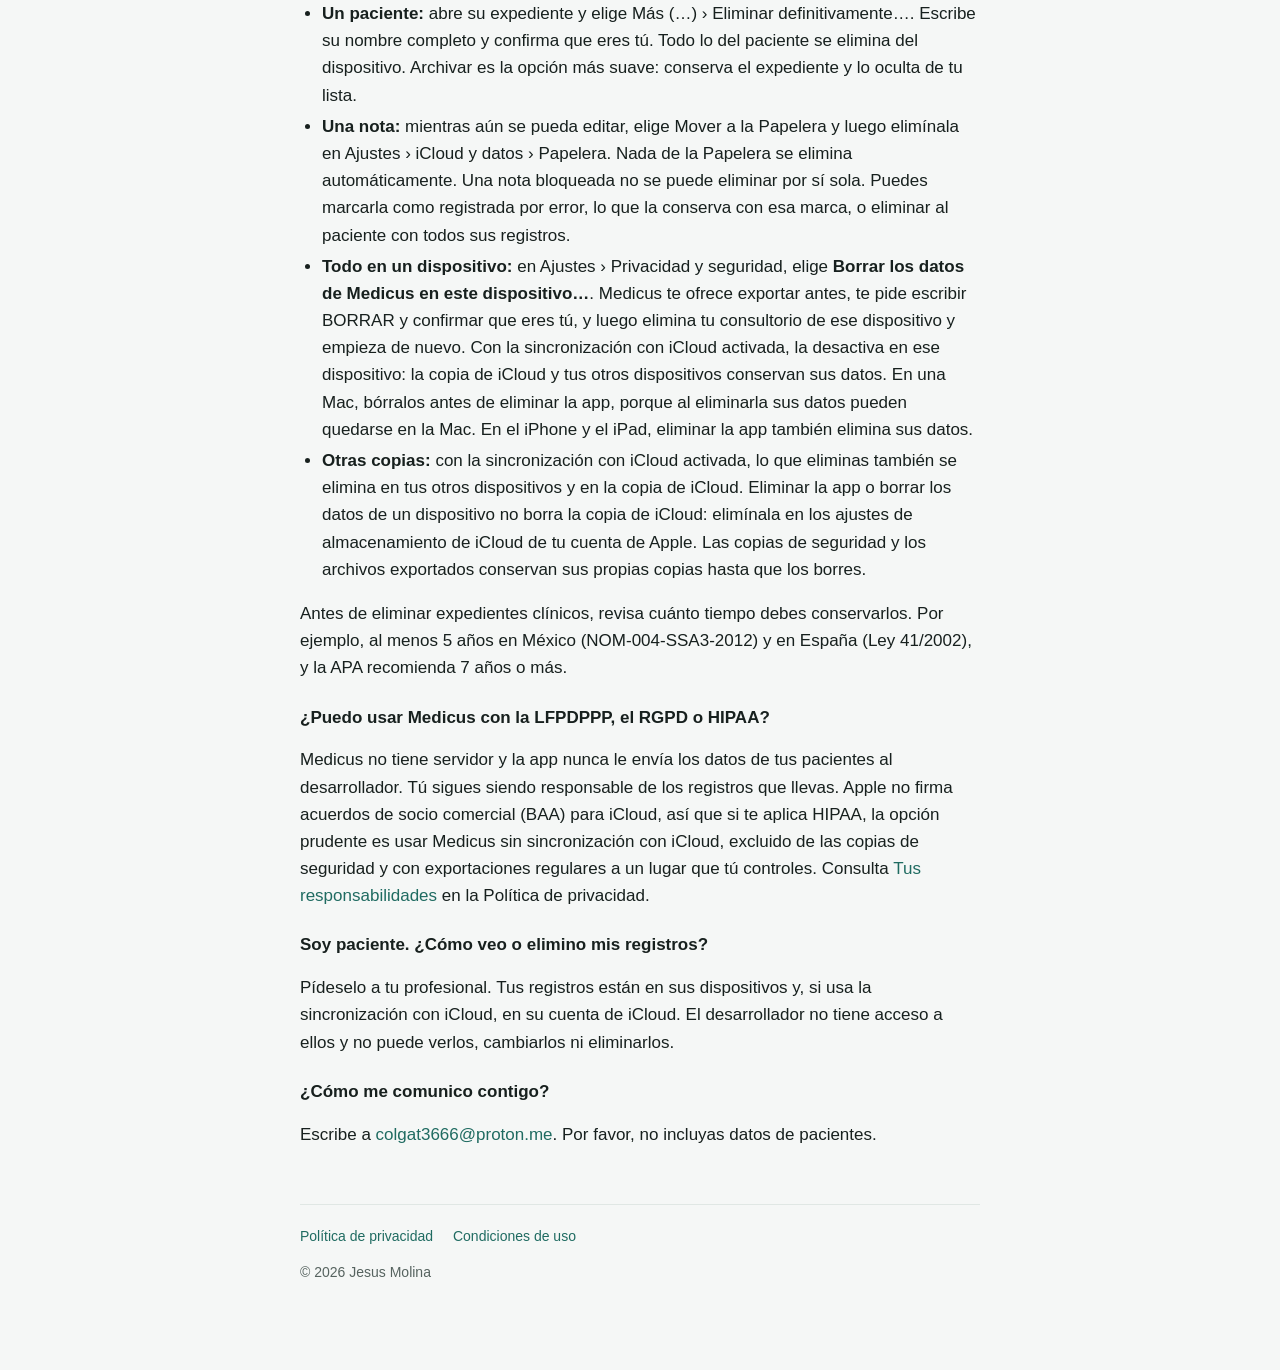
==== commit db72bd66: "Describe Erase Medicus Data on This Device; recovery export wording Co-Authored-By: Claude Opus 5.5 " ====
--- a/es/index.html
+++ b/es/index.html
@@ -75,7 +75,7 @@
   <h3>¿Qué pasa si termina la prueba y no compro?</h3>
   <p>Tus registros nunca quedan bloqueados. Medicus queda en solo lectura:</p>
   <ul>
-    <li><strong>Sigue funcionando:</strong> abrir y leer todos los registros, buscar, los estados de cuenta, Exportar y la sincronización con iCloud. También puedes eliminar a un paciente, mover una nota a la Papelera mientras aún se pueda editar y eliminar notas de la Papelera.</li>
+    <li><strong>Sigue funcionando:</strong> abrir y leer todos los registros, buscar, los estados de cuenta, Exportar y la sincronización con iCloud. También puedes eliminar a un paciente, mover una nota a la Papelera mientras aún se pueda editar, eliminar notas de la Papelera y borrar los datos de Medicus de un dispositivo.</li>
     <li><strong>Se detiene:</strong> agregar y cambiar (ni pacientes, notas, citas o pagos nuevos, ni ediciones), archivar, restaurar desde la Papelera, las notificaciones y el envío de recordatorios.</li>
   </ul>
   <p>Compra Medicus cuando quieras para seguir donde te quedaste.</p>
@@ -103,7 +103,7 @@
   </ul>
   <p>Para exportar los registros de un solo paciente, abre su expediente y elige Más (…) › Exportar paciente….</p>
   <p>Los archivos exportados no están cifrados. Cualquiera que abra uno puede leer todo su contenido, incluidas las notas. Guárdalos donde solo tú tengas acceso y borra las copias que ya no necesites.</p>
-  <p>Si alguna vez Medicus no puede abrir sus datos, su pantalla de recuperación ofrece <strong>Exportar archivos de datos para soporte</strong>. Ese archivo contiene todos los registros y tampoco está cifrado. Por favor, no lo envíes por correo: escribe a soporte y describe lo que pasó.</p>
+  <p>Si alguna vez Medicus no puede abrir sus datos, su pantalla de recuperación ofrece <strong>Exportar archivos de la base de datos</strong>. Ese archivo contiene todos los registros, incluidas las notas confidenciales, y tampoco está cifrado. Guárdalo en un lugar seguro y no se lo envíes a nadie: para contar un problema, escribe a soporte y describe lo que pasó.</p>
 
   <h3>¿Medicus está en las copias de seguridad de mi dispositivo?</h3>
   <p>Sí, de forma predeterminada: en las copias de seguridad de iCloud y en una computadora en el iPhone y el iPad, y en copias como las de Time Machine en la Mac. Las copias de seguridad de iCloud solo tienen cifrado de extremo a extremo si la Protección de datos avanzada está activada.</p>
@@ -144,8 +144,8 @@
   <ul>
     <li><strong>Un paciente:</strong> abre su expediente y elige Más (…) › Eliminar definitivamente…. Escribe su nombre completo y confirma que eres tú. Todo lo del paciente se elimina del dispositivo. Archivar es la opción más suave: conserva el expediente y lo oculta de tu lista.</li>
     <li><strong>Una nota:</strong> mientras aún se pueda editar, elige Mover a la Papelera y luego elimínala en Ajustes › iCloud y datos › Papelera. Nada de la Papelera se elimina automáticamente. Una nota bloqueada no se puede eliminar por sí sola. Puedes marcarla como registrada por error, lo que la conserva con esa marca, o eliminar al paciente con todos sus registros.</li>
-    <li><strong>Todo en un iPhone o iPad:</strong> elimina la app Medicus. En una Mac, al eliminar la app sus datos pueden quedarse en la Mac.</li>
-    <li><strong>Otras copias:</strong> con la sincronización con iCloud activada, lo que eliminas también se elimina en tus otros dispositivos y en la copia de iCloud. Eliminar la app no borra la copia de iCloud: elimínala en los ajustes de almacenamiento de iCloud de tu cuenta de Apple. Las copias de seguridad y los archivos exportados conservan sus propias copias hasta que los borres.</li>
+    <li><strong>Todo en un dispositivo:</strong> en Ajustes › Privacidad y seguridad, elige <strong>Borrar los datos de Medicus en este dispositivo…</strong>. Medicus te ofrece exportar antes, te pide escribir BORRAR y confirmar que eres tú, y luego elimina tu consultorio de ese dispositivo y empieza de nuevo. Con la sincronización con iCloud activada, la desactiva en ese dispositivo: la copia de iCloud y tus otros dispositivos conservan sus datos. En una Mac, bórralos antes de eliminar la app, porque al eliminarla sus datos pueden quedarse en la Mac. En el iPhone y el iPad, eliminar la app también elimina sus datos.</li>
+    <li><strong>Otras copias:</strong> con la sincronización con iCloud activada, lo que eliminas también se elimina en tus otros dispositivos y en la copia de iCloud. Eliminar la app o borrar los datos de un dispositivo no borra la copia de iCloud: elimínala en los ajustes de almacenamiento de iCloud de tu cuenta de Apple. Las copias de seguridad y los archivos exportados conservan sus propias copias hasta que los borres.</li>
   </ul>
   <p>Antes de eliminar expedientes clínicos, revisa cuánto tiempo debes conservarlos. Por ejemplo, al menos 5 años en México (NOM-004-SSA3-2012) y en España (Ley 41/2002), y la APA recomienda 7 años o más.</p>
 
